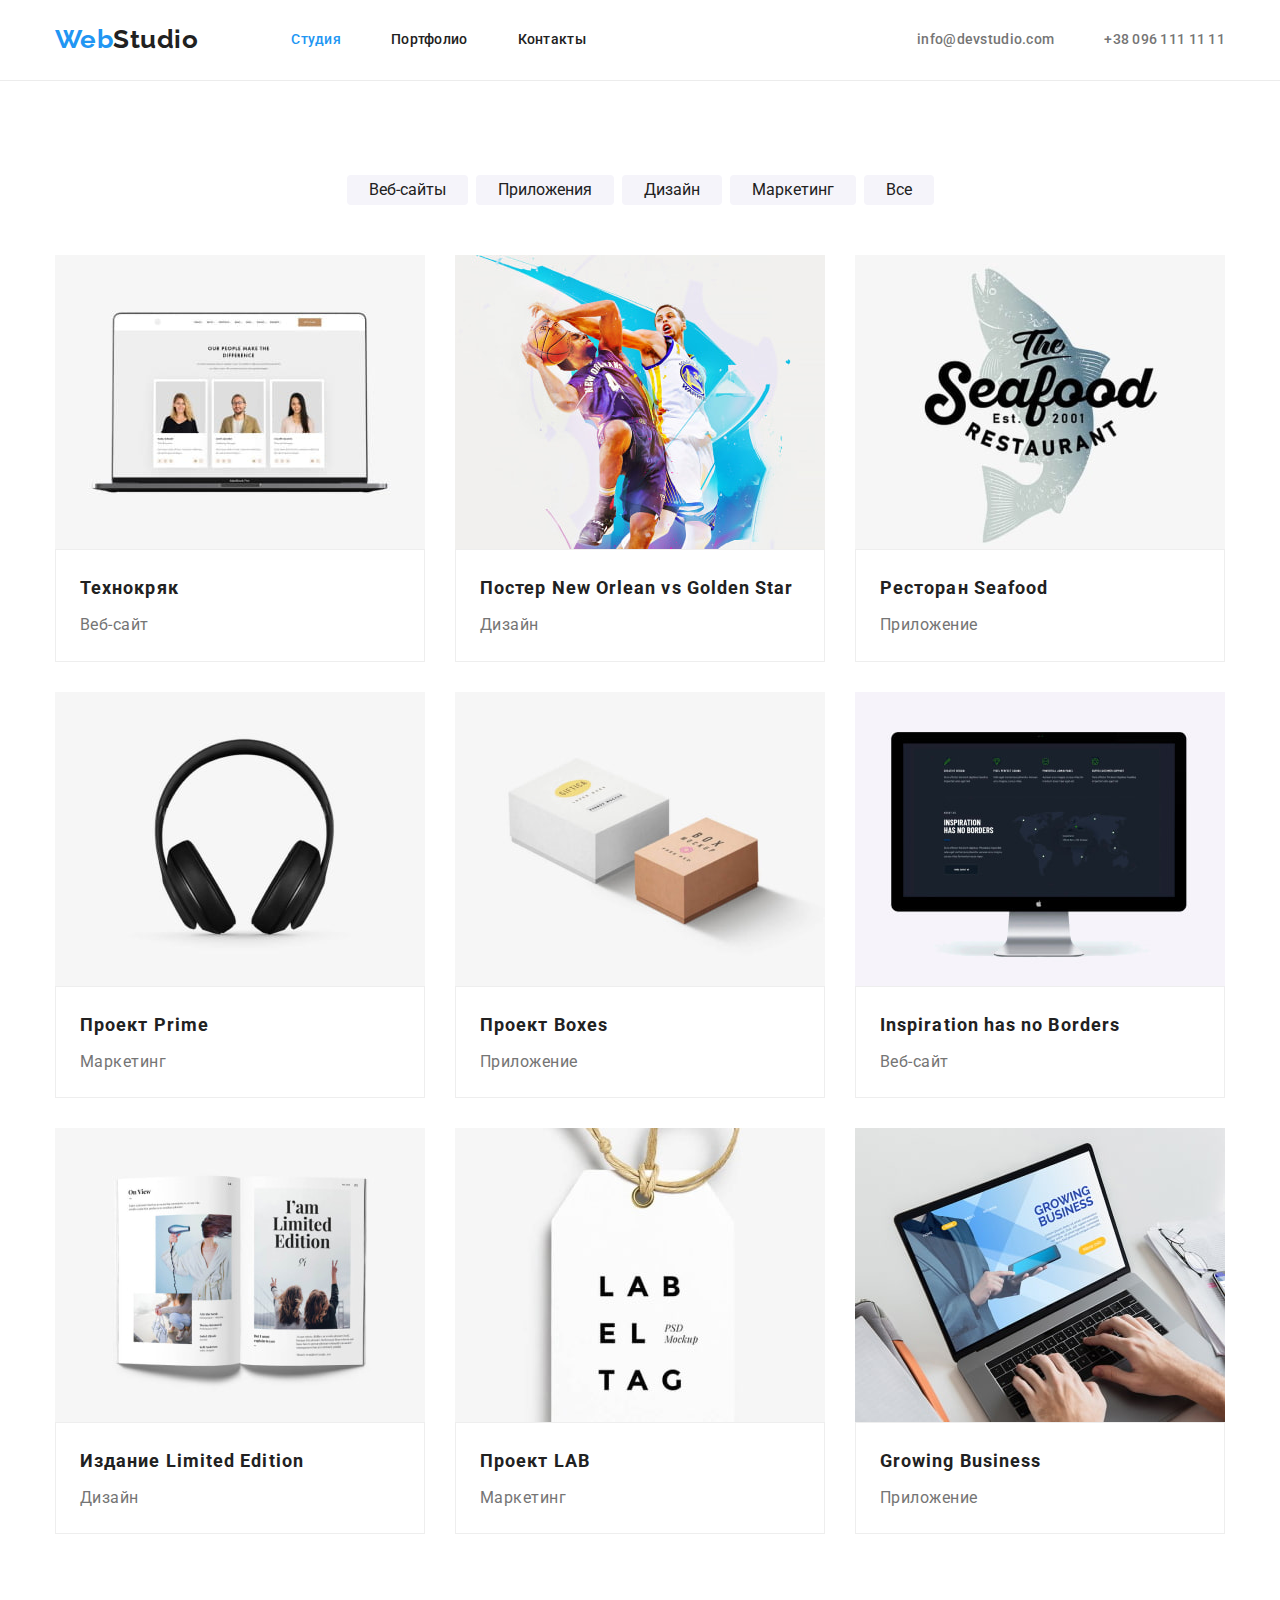
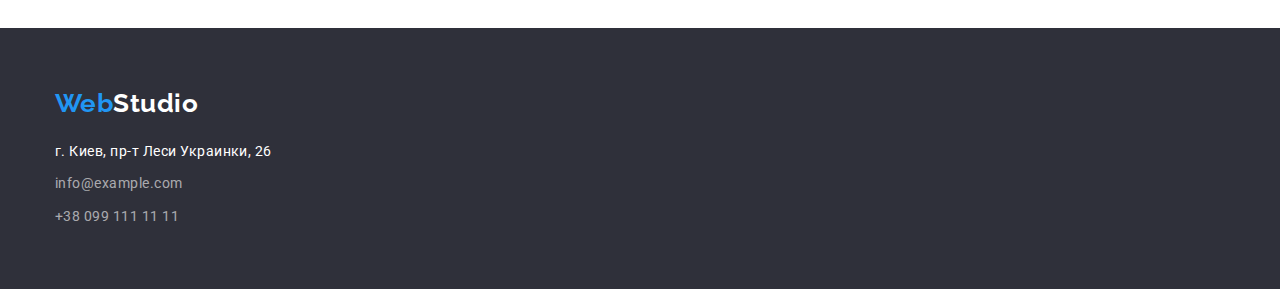
==== portfolio.html @ d24417b8 "first commit" ====
<!DOCTYPE html>
<html lang="ru">
  <head>
    <meta charset="UTF-8" />
    <meta http-equiv="X-UA-Compatible" content="IE=edge" />
    <meta name="viewport" content="width=device-width, initial-scale=1.0" />
    <title>Portfolio</title>
    <link rel="preconnect" href="https://fonts.googleapis.com" />
    <link rel="preconnect" href="https://fonts.gstatic.com" crossorigin />
    <link
      href="https://fonts.googleapis.com/css2?family=Montserrat:wght@400;500;600&family=Raleway:wght@700&family=Roboto:wght@400;500;700;900&display=swap"
      rel="stylesheet"
    />
    <link
      rel="stylesheet"
      href="https://cdnjs.cloudflare.com/ajax/libs/modern-normalize/1.1.0/modern-normalize.min.css"
    />
    <link rel="stylesheet" href="./css/style.css" />
  </head>
  <body class="main-page">
    <header class="header">
      <!-- Navigation-->
      <div class="container header-div">
        <a class="page-logo" href="/" lang="en">Web<span class="web-black">Studio</span></a>
        <nav class="navigation-menu">
          <ul class="nav-menu list">
            <li class="nav-li"><a class="link current" href="./index.html">Студия</a></li>
            <li class="nav-li"><a class="link" href="./portfolio.html">Портфолио</a></li>
            <li class="nav-li"><a class="link" href="#">Контакты</a></li>
          </ul>
        </nav>
        <!--Contacts-->
        <ul class="contact-menu list">
          <li>
            <a
              class="link-data"
              href="emailto:info@devstudio.com"
              target="_blank"
              rel="noopener noreferrer nofollow"
              >info@devstudio.com
            </a>
          </li>
          <li>
            <a
              class="link-data"
              href="tel:+380961111111"
              target="_blank"
              rel="noopener noreferrer nofollow"
            >
              +38 096 111 11 11</a
            >
          </li>
        </ul>
      </div>
    </header>

    <main class="portfolio">
      <section class="prime-section">
        <div class="container">
          <ul class="filter-menu">
            <li class="li-button"><button class="filter-item" type="button">Веб-сайты</button></li>
            <li class="li-button"><button class="filter-item" type="button">Приложения</button></li>
            <li class="li-button"><button class="filter-item" type="button">Дизайн</button></li>
            <li class="li-button"><button class="filter-item" type="button">Маркетинг</button></li>
            <li class="li-button"><button class="filter-item" type="button">Все</button></li>
          </ul>

          <ul class="list-block card-set">
            <li class="card-set-item">
              <a class="link-block" href="/">
                <img
                  src="./img/portfolio1.jpg"
                  alt="Фото ноутбука с изображением людей"
                  width="370"
                />
                <div class="text-project">
                  <h2 class="title-similar">Технокряк</h2>
                  <p class="text-similar">Веб-сайт</p>
                </div></a
              >
            </li>
            <li class="card-set-item">
              <a class="link-block" href="/">
                <img src="./img/portfolio2.jpg" alt="Игра двух баскетболистов" width="370" />
                <div class="text-project">
                  <h2 class="title-similar">Постер New Orlean vs Golden Star</h2>
                  <p class="text-similar">Дизайн</p>
                </div></a
              >
            </li>
            <li class="card-set-item">
              <a class="link-block" href="/">
                <img
                  src="./img/portfolio3.jpg"
                  alt="рисунок с рекламой рыбного ресторана"
                  width="370"
                />
                <div class="text-project">
                  <h2 class="title-similar">Ресторан Seafood</h2>
                  <p class="text-similar">Приложение</p>
                </div></a
              >
            </li>
            <li class="card-set-item">
              <a class="link-block" href="/">
                <img src="./img/portfolio4.jpg" alt="закрытые наушники черного цвета" width="370" />
                <div class="text-project">
                  <h2 class="title-similar">Проект Prime</h2>
                  <p class="text-similar">Маркетинг</p>
                </div></a
              >
            </li>
            <li class="card-set-item">
              <a class="link-block" href="/">
                <img src="./img/portfolio5.jpg" alt="макеты коробок" width="370" />
                <div class="text-project">
                  <h2 class="title-similar">Проект Boxes</h2>
                  <p class="text-similar">Приложение</p>
                </div></a
              >
            </li>
            <li class="card-set-item">
              <a class="link-block" href="/">
                <img
                  src="./img/portfolio6.jpg"
                  alt="экран моноблока с текстом белого цвета на черном фоне"
                  width="370"
                />
                <div class="text-project">
                  <h2 class="title-similar">Inspiration has no Borders</h2>
                  <p class="text-similar">Веб-сайт</p>
                </div></a
              >
            </li>
            <li class="card-set-item">
              <a class="link-block" href="/">
                <img src="./img/portfolio7.jpg" alt="разворот страниц журнала" width="370" />
                <div class="text-project">
                  <h2 class="title-similar">Издание Limited Edition</h2>
                  <p class="text-similar">Дизайн</p>
                </div></a
              >
            </li>
            <li class="card-set-item">
              <a class="link-block" href="/">
                <img src="./img/portfolio8.jpg" alt="этикетка с шаблоном" width="370" />
                <div class="text-project">
                  <h2 class="title-similar">Проект LAB</h2>
                  <p class="text-similar">Маркетинг</p>
                </div></a
              >
            </li>
            <li class="card-set-item">
              <a class="link-block" href="/">
                <img
                  src="./img/portfolio9.jpg"
                  alt="на экране ноутбука страница о развитии бизнеса"
                  width="370"
                />
                <div class="text-project">
                  <h2 class="title-similar">Growing Business</h2>
                  <p class="text-similar">Приложение</p>
                </div></a
              >
            </li>
          </ul>
        </div>
      </section>
    </main>
    <!--Footer-->
    <footer class="footer">
      <div class="container">
        <a class="page-logo-footer" href="/" lang="en">Web<span class="web-white">Studio</span></a>
        <address class="adress">
          <p class="street">г. Киев, пр-т Леси Украинки, 26</p>
          <ul class="footer-list">
            <li>
              <a
                class="contact-footer"
                href="info@example.com"
                rel="noopener noreferrer nofollow"
                target="_blank"
                >info@example.com</a
              >
            </li>
            <li>
              <a
                class="contact-footer"
                href="tel:+380991111111"
                rel="noopener noreferrer nofollow"
                target="_blank"
                >+38 099 111 11 11</a
              >
            </li>
          </ul>
        </address>
      </div>
    </footer>
  </body>
</html>
---- css/style.css ----
:root {
  --title-text-color: #212121;
  --accent-color: #2196f3;
  --primary-text-color: #757575;
  --background-color: #ffffff;
  --hero-section-color: #2f303a;
  --team-section-color: #f5f4fa;
  --contacts-text-color: rgba(255, 255, 255, 0.6);
  --additional-text-color: #ffffff;
  --card-gap: 30px;
  --card-item: 3;
}

p,
h1,
h2,
h3,
h4,
h5,
h6 {
  margin: 0;
}

ul,
ol {
  list-style: none;
  margin: 0;
  padding-left: 0;
}

button {
  cursor: pointer;
}

a {
  color: currentColor;
}

img {
  display: block;
  max-width: 100%;
  height: auto;
}

.container {
  width: 1200px;
  padding-left: 15px;
  padding-right: 15px;
  margin-left: auto;
  margin-right: auto;
}

body {
  background-color: var(--background-color);
  color: var(--primary-text-color);
  font-family: 'Roboto', sans-serif;
  font-weight: 400;
  letter-spacing: 0.03em;
}

.card-set {
  display: flex;
  flex-wrap: wrap;
  gap: var(--card-gap);
}

.card-set-item {
  flex-basis: calc((100% - ((var(--card-item) - 1) * var(--card-gap))) / var(--card-item));
}

/* Header*/

.header {
  background: var(--background-color);
  border-bottom: 1px solid #ececec;
}

.header-div {
  display: flex;
  align-items: center;
}

.navigation-menu {
  display: flex;
  margin-left: 93px;
}

/*.contact-menu {
  margin-left: auto;
}

/* Logo*/

.page-logo,
.page-logo-footer {
  font-family: 'Raleway';
  font-style: normal;
  font-weight: 700;
  font-size: 26px;
  line-height: 1.2;
  color: var(--accent-color);
  text-decoration: none;
}

.web-black {
  color: var(--title-text-color);
}

.web-white {
  color: var(--additional-text-color);
}

/*Nav-list*/

.nav-menu {
  display: flex;
}

/*.nav-li {
  width: calc(100% - ((3-1) * 50px) / 3);
}*/

.nav-li:not(:last-child) {
  margin-right: 50px;
}

.list {
  font-weight: 500;
  font-size: 14px;
  line-height: 1.14;
  letter-spacing: 0.02em;
  color: var(--title-text-color);
  text-decoration: none;
}

.link {
  color: var(--title-text-color);
  text-decoration: none;
  display: block;
  padding: 32px 0;
}

.link-data {
  color: var(--primary-text-color);
  text-decoration: none;
}

.nav-menu .link:hover,
.nav-menu .link:focus,
.contact-menu .link:hover,
.contact-menu .link:focus,
.link-data:hover,
.link-data:focus {
  color: var(--accent-color);
}

.nav-menu .link.current {
  color: var(--accent-color);
}

.contact-menu {
  display: flex;
  gap: 50px;
  margin-left: auto;
}

/* Hero */

.hero {
  background-color: var(--hero-section-color);
  text-align: center;
  padding: 200px 0;
}

.hero-title {
  color: var(--background-color);
  font-weight: 900;
  font-size: 44px;
  line-height: 1.36;
  letter-spacing: 0.06em;
  text-transform: uppercase;
  margin-bottom: 30px;
}

.hero-button {
  color: var(--additional-text-color);
  background-color: var(--accent-color);
  font-weight: 700;
  font-size: 16px;
  line-height: 1.9;
  letter-spacing: 0.06em;
  border-color: transparent;
  cursor: pointer;
  border-radius: 4px;
  padding: 10px 32px;
  display: inline-block;
  min-width: 200px;
}

.hero-button:hover,
.hero-button:focus {
  background-color: #188ce8;
}

/* section features*/

.features {
  padding-top: 94px;
  padding-bottom: 94px;
}

/*.feature-list {
  display: flex;
  flex-wrap: nowrap;
  min-width: 270px;
}*/

.feature-list {
  --card-item: 4;
}

.feature-list li {
  width: 270px;
}

.feature-list .title {
  color: var(--title-text-color);
  text-transform: uppercase;
  font-size: 14px;
  line-height: 1.14;
  font-weight: 700;
  margin-bottom: 10px;
}

.features-text {
  font-size: 14px;
  line-height: 1.71;
  color: var(--primary-text-color);
  text-align: left;
}

/* section work*/

.work-list {
  padding-bottom: 94px;
}

.work-title,
.team-title {
  font-weight: 700;
  font-size: 36px;
  line-height: 1.33;
  color: var(--title-text-color);
  text-align: center;
  margin-bottom: 50px;
}

/* section team*/

.our-team {
  background-color: var(--team-section-color);
  padding-top: 94px;
  padding-bottom: 94px;
}

.team-ul {
  --card-item: 4;
}

.team-subtitle {
  font-weight: 500;
  font-size: 16px;
  line-height: 1.19;
  color: var(--title-text-color);
  text-align: center;
  margin-bottom: 10px;
}

.team-text {
  font-size: 16px;
  line-height: 1.19;
  color: var(--primary-text-color);
  text-align: center;
}

.team-section {
  background: var(--background-color);
  box-shadow: 0px 1px 3px rgba(0, 0, 0, 0.12), 0px 1px 1px rgba(0, 0, 0, 0.14),
    0px 2px 1px rgba(0, 0, 0, 0.2);
  border-radius: 0px 0px 4px 4px;
}

.container-team {
  padding-top: 30px;
  padding-bottom: 30px;
}

/* Footer*/

.footer {
  background-color: var(--hero-section-color);
  padding-top: 60px;
  padding-bottom: 60px;
}

.page-logo-footer {
  margin-bottom: 20px;
  display: block;
}

.street {
  font-style: normal;
  color: var(--additional-text-color);
  font-size: 14px;
  line-height: 1.7;
  margin-bottom: 9px;
}

.footer-list > li:not(:last-child) {
  margin-bottom: 9px;
}

.contact-footer {
  font-style: normal;
  font-size: 14px;
  line-height: 1.7;
  color: var(--contacts-text-color);
  text-decoration: none;
}

/* Portfolio*/

.prime-section {
  padding-top: 94px;
  padding-bottom: 94px;
}

.filter-menu {
  font-family: inherit;
  font-weight: 500;
  line-height: 1.62;
  margin-bottom: 50px;
  display: flex;
  justify-content: center;
}

.li-button:not(:last-child) {
  margin-right: 8px;
}

.filter-item {
  color: var(--title-text-color);
  background-color: var(--team-section-color);
  border-style: none;
  cursor: pointer;
  border-radius: 4px;
  padding: 6px 22px;
}

.filter-item:hover,
.filter-item:focus {
  background-color: var(--accent-color);
  color: var(--background-color);
  box-shadow: 0px 3px 1px rgba(0, 0, 0, 0.1), 0px 1px 2px rgba(0, 0, 0, 0.08),
    0px 2px 2px rgba(0, 0, 0, 0.12);
}

.text-project {
  padding-top: 20px;
  padding-bottom: 20px;
  padding-inline: 24px;
  border: 1px solid #eeeeee;
}

.title-similar {
  font-size: 18px;
  font-weight: 700;
  line-height: 2;
  letter-spacing: 0.06em;
  color: var(--title-text-color);
  margin-bottom: 4px;
}

.text-similar {
  font-size: 16px;
  line-height: 1.9;
  letter-spacing: 0.03em;
  color: var(--primary-text-color);
}

.link-block {
  text-decoration: none;
}
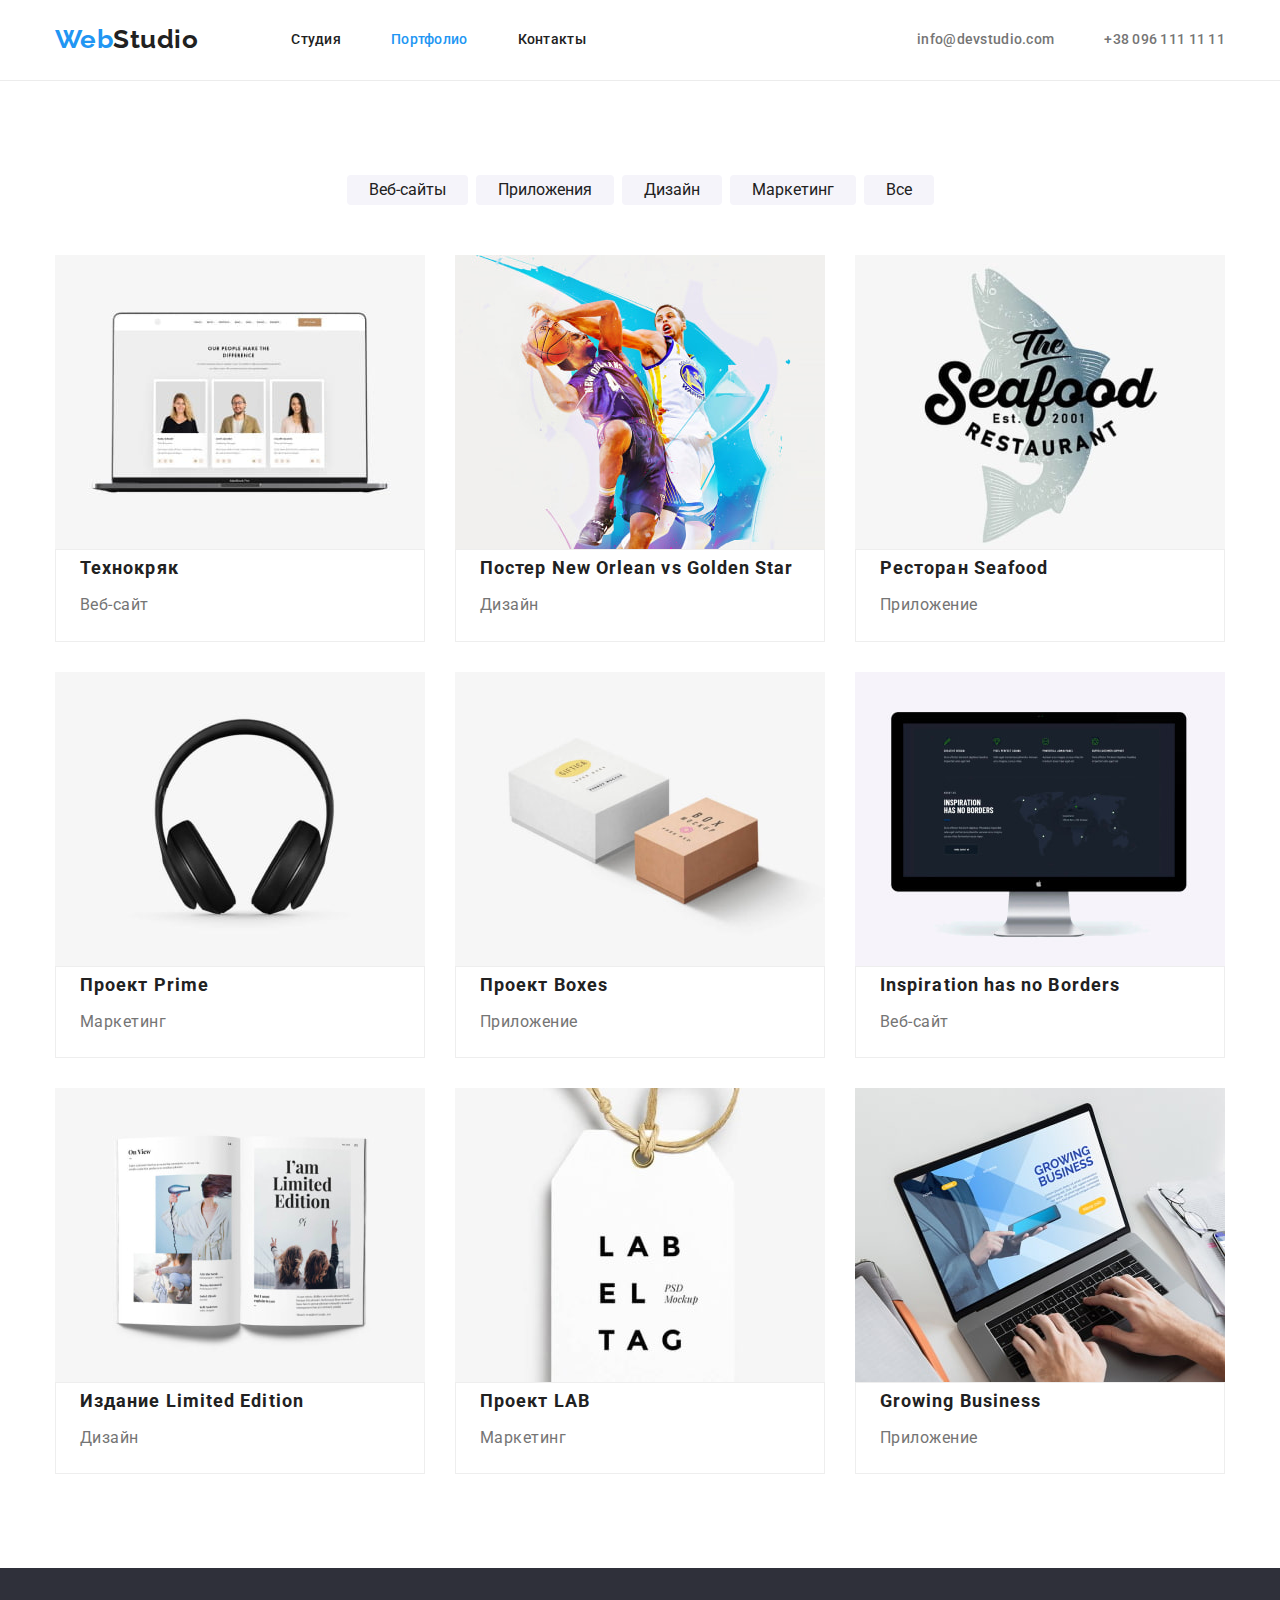
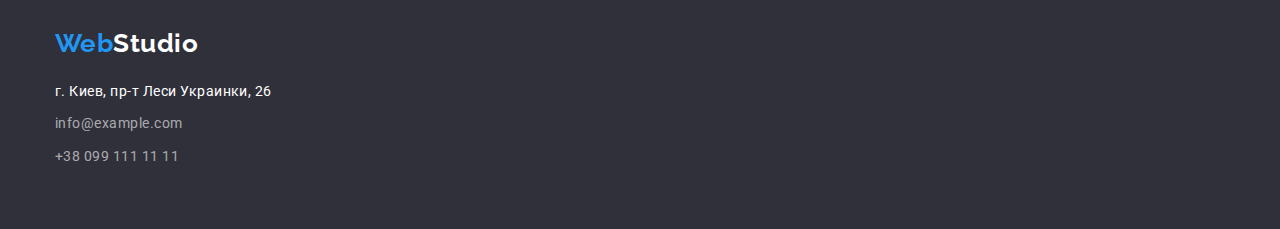
==== commit 12a6f587: "rework" ====
--- a/portfolio.html
+++ b/portfolio.html
@@ -24,8 +24,8 @@
         <a class="page-logo" href="/" lang="en">Web<span class="web-black">Studio</span></a>
         <nav class="navigation-menu">
           <ul class="nav-menu list">
-            <li class="nav-li"><a class="link current" href="./index.html">Студия</a></li>
-            <li class="nav-li"><a class="link" href="./portfolio.html">Портфолио</a></li>
+            <li class="nav-li"><a class="link" href="./index.html">Студия</a></li>
+            <li class="nav-li"><a class="link current" href="./portfolio.html">Портфолио</a></li>
             <li class="nav-li"><a class="link" href="#">Контакты</a></li>
           </ul>
         </nav>
--- a/css/style.css
+++ b/css/style.css
@@ -180,6 +180,9 @@
   letter-spacing: 0.06em;
   text-transform: uppercase;
   margin-bottom: 30px;
+  max-width: 696px;
+  margin-left: auto;
+  margin-right: auto;
 }
 
 .hero-button {
@@ -204,6 +207,20 @@
 
 /* section features*/
 
+.features-title {
+  position: absolute;
+  width: 1px;
+  height: 1px;
+  margin: -1px;
+  border: 0;
+  padding: 0;
+
+  white-space: nowrap;
+  clip-path: inset(100%);
+  clip: rect(0 0 0 0);
+  overflow: hidden;
+}
+
 .features {
   padding-top: 94px;
   padding-bottom: 94px;
@@ -366,7 +383,6 @@
 }
 
 .text-project {
-  padding-top: 20px;
   padding-bottom: 20px;
   padding-inline: 24px;
   border: 1px solid #eeeeee;
